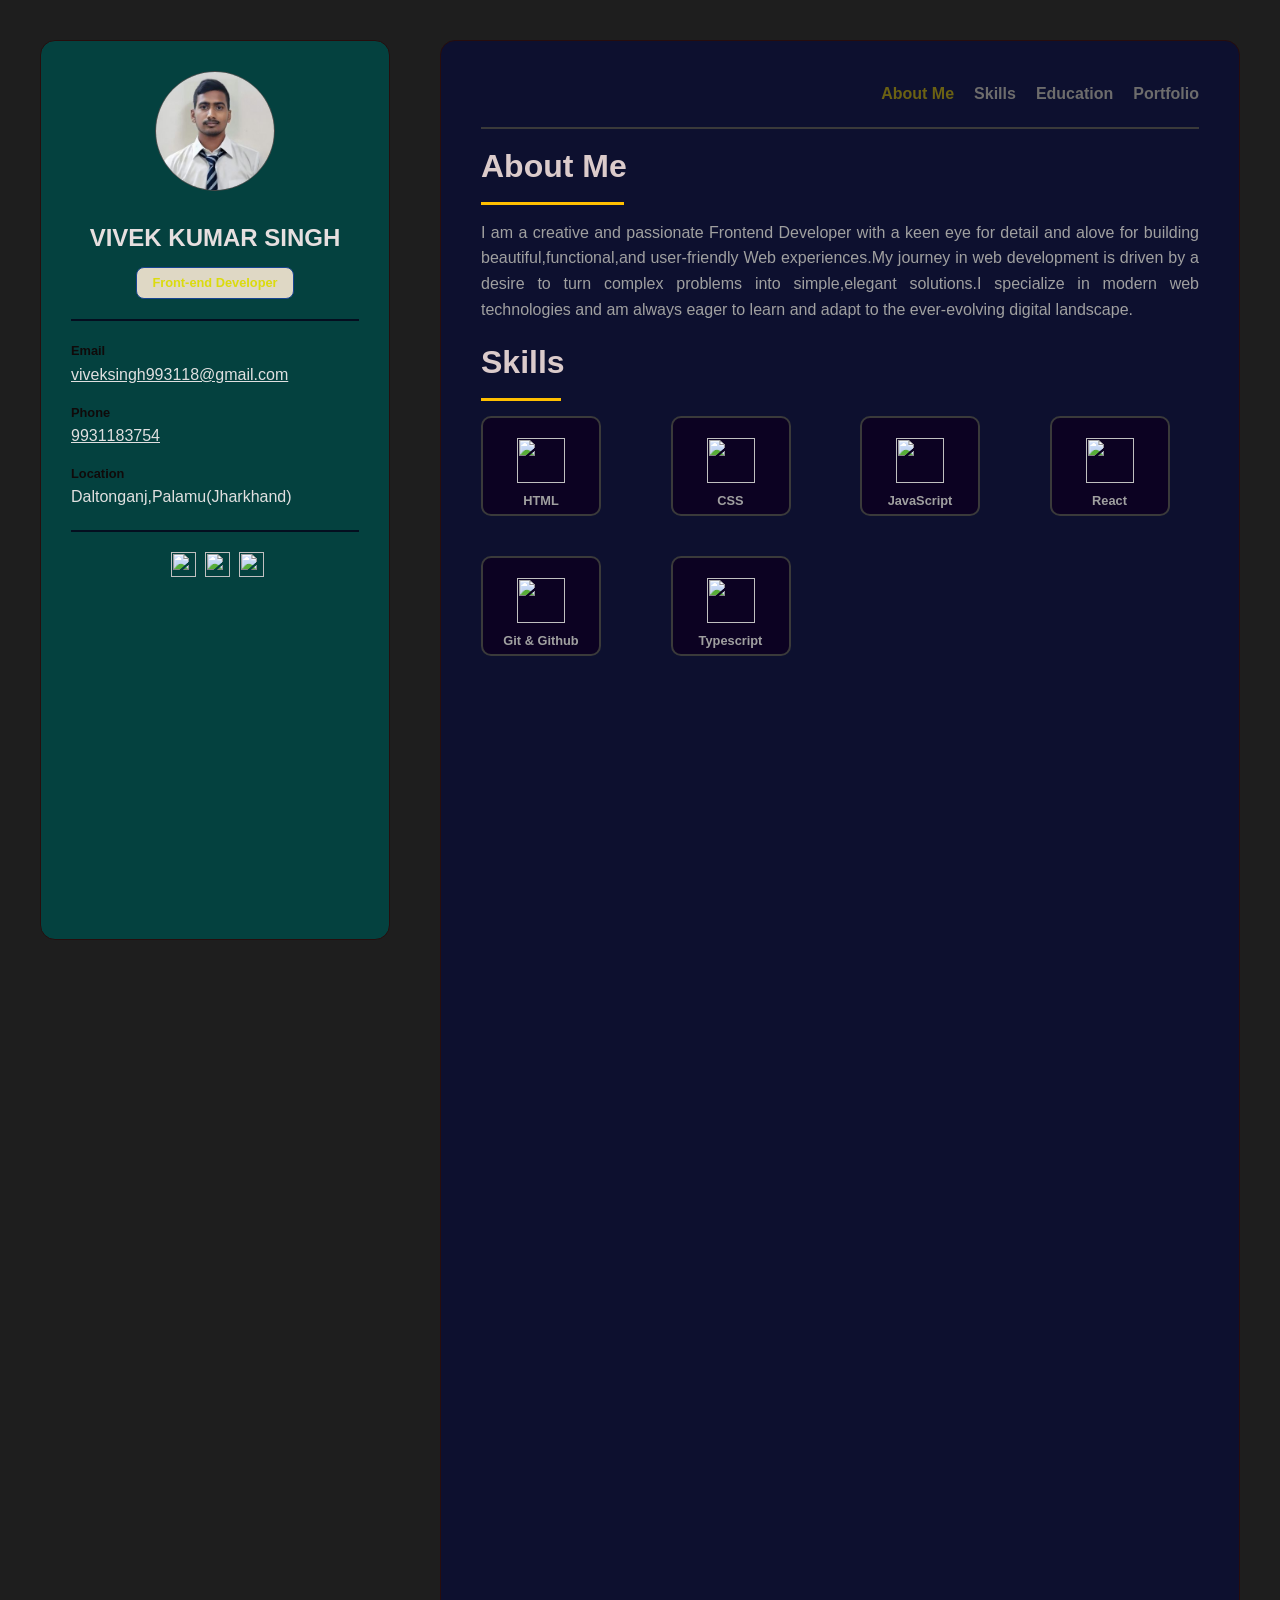
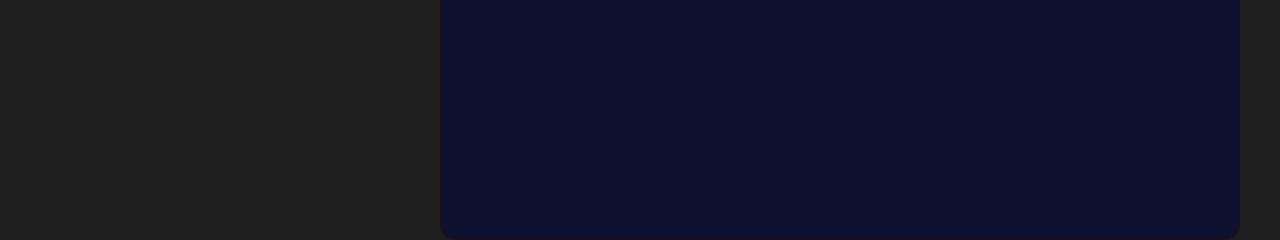
==== 1.html @ 459e860a "first commmit" ====
<!DOCTYPE html>
<html lang="en">
<head>
    <meta charset="UTF-8">
    <meta name="viewport" content="width=device-width, initial-scale=1.0">
    <title>portfolio</title>
    <link rel="stylesheet" href="1.css">

</head>
<body>
    <div class="big"> 
        <div class="box1">
           <div class="profile">
             <img src="./my photo 2.jpg" alt="">
             <h2>VIVEK KUMAR SINGH</h2>
             <p>Front-end Developer</p>
            </div>

            <div class="contact">
                <div class="email"> 
                    <h3 class="lable">Email</h3>
                    <a href="mailto:viveksingh993118@gmail.com" class="value"> viveksingh993118@gmail.com</a>
                
                </div>
              <div class="phone">
                <h3 class="lable">Phone</h3>
                <a href="tel:9931183754" class="value"> 9931183754</a>
              </div>  
              <div class="location">
                 <h3 class="lable">Location</h3>
                 <p class="value">Daltonganj,Palamu(Jharkhand)</p>
               </div>
            </div>


            <div class="social">
              <a href="https://x.com/@vivek_sing39821"><img src="https://simpleicons.org/icons/x.svg" height="50px" color:white;></a>
              <a href="https://github.com/VIVEK993118"><img src="https://simpleicons.org/icons/github.svg"></a>
              <a href="https://www.linkedin.com/in/vivek-kumar-singh-a46972356/"><img src="https://www.svgrepo.com/show/29783/linkedin-logo.svg"></a>

             </div>


        </div>

        <div class="box2">
          <!-- navigation bar -->
            <div id="navigation">
               <nav>
                 <a href="#about" class="active">About Me</a>
                 <a href="#skills">Skills</a>
                 <a href="#education">Education</a>
                 <a href="#portfolio">Portfolio</a>

                </nav>

            </div>


            <div id="about">
              <h2 class="heading">About Me</h2>
               <div class="line"></div>
               <p class="content">I am a creative and passionate Frontend Developer with a keen eye for detail and alove for building beautiful,functional,and user-friendly Web experiences.My journey in web development is driven by a desire to turn complex problems into simple,elegant solutions.I specialize in modern web technologies and am always eager to learn and adapt to the ever-evolving digital landscape.</p>
            </div>




              <div id="skills">
                <h2 class="heading">Skills</h2>
               <div class="line2"></div>
                <div class="container">
                 

                 <div class="item">
                    <img src="https://simpleicons.org/icons/html5.svg" alt="">
                    <h3>HTML</h3>
                 </div>

                  <div class="item">
                    <img src="https://simpleicons.org/icons/css.svg" alt="">
                    <h3>CSS</h3>
                  </div>
                
                  <div class="item">
                    <img src="https://simpleicons.org/icons/javascript.svg" alt="">
                    <h3>JavaScript</h3>
                  </div>
                  <div class="item">
                    <img src="https://simpleicons.org/icons/react.svg" alt="">
                    <h3>React</h3>
                  </div>
                  <div class="item">
                    <img src="https://simpleicons.org/icons/git.svg" alt="">
                    <h3>Git & Github</h3>
                  </div>
                  <div class="item">
                    <img src="https://simpleicons.org/icons/typescript.svg" alt="">
                    <h3>Typescript</h3>
                  </div>


                </div>



               </div>




            <div id="education"></div>




             <div id="portfolio"></div>




          


         </div>

    </div>
</body>
</html>
---- 1.css ----
*{
    padding:0;
    margin:0;
    box-sizing:border-box;
}
body{
    background-color:#1e1e1e;
    font-family: sans-serif;
    color:#a0a0a0;
    line-height:1.6;
}
.big{
    display:grid;
    max-width:1200px;
    grid-template-columns:350px 1fr;
    gap:50px;
    padding-top:40px;
    margin: auto;
}
.box1{
    height:100vh;
    background-color:#04413f;
    border:1.5px solid #270d0d;
    border-radius:15px;
    padding:30px;

}
.box2{
    height:200vh;
    background-color: #0d102f;
    border:1.5px solid #270d0d;
    border-radius:15px;
    padding:40px;
}

/* profile section*/
.profile{
    text-align: center;
}
.profile img{
    height:120px;
    width:120px;
    border-radius: 50%;
    border:1px solid #4a4a4a;
  
}
.profile h2{
    font-size:1.5rem;
    font-weight:700;
    margin-top:20px;
    color:rgb(230, 223, 223);
}
.profile p{
    background-color:#dfd8c5;
    padding:5px 15px;
    color:rgb(219, 219, 13);
    border:1px solid #18448f;
    font-weight:600;
    font-size:0.8rem;
    border-radius: 8px;
    display: inline-block;
    margin-top:10px;

}
/* contact section */

.contact{
    margin-top:20px;
    border-top:2px solid #040e1f;
    padding-top: 20px;
}

.lable{
    font-weight:600;
    font-size:0.8rem;
    color:#100a0a
}
.value{
    color:#e0e0e0;

}

.email,.phone{
    margin-bottom: 15px;
}

/*social section*/
.social{
    margin-top:20px;
    border-top:2px solid #040e1f;
    padding-top: 20px;
    text-align: center;
    
}
.social img{
    height:25px;
    width:25px;
    margin-left: 5px;
    filter:brightness(1);
    transition:filter 0.3s ease;
}
.social img:hover{
    filter:brightness(1) invert(1);
}

 /* this all about box2 navigation section */

#navigation{
    
    border-bottom: 2px solid #3a3a3a;
    margin-bottom:12px;
    padding-bottom: 20px;
}

nav{
    display:flex;
    justify-content: flex-end;
    gap: 20px;
   
}
nav a{
    text-decoration:none;
    color:rgb(109, 108, 108);
    font-weight:600;
    font-size:1rem;
    transition: filter 0.3s ease;
  
}

.active,nav a:hover{   
   color:#6b6113;
  
}

/* about section start */

.heading{
    color:#dbcbcb;
    font-size:2rem;
    margin-bottom:10px;
    
    
}
.line{
    width:143px;
    height:3px;
    background-color: #FFBF00;
    margin-bottom: 15px;
   
}
.content{
   text-align:justify;
   color:#a0a0a0;
}

#about{
    margin-bottom:15px ;
}
/* now start skills section */

.line2{
    width:80px;
    height:3px;
    background-color: #FFBF00;
    margin-bottom: 15px;
}
.container{
    display:grid;
    grid-template-columns:repeat(auto-fit , minmax(120px,1fr));
    gap:40px;
    text-align: center;
    
    
}
.item{
    padding:20px;
    border-radius: 10px;
    border:2px solid #3a3a3a;
    height:100px;
    width:120px;
    background-color: #0c0222;

}


.item img{
    height:45px;
    width:48px;
    
    
    
}
.container h3{
    text-align:center ;
    font-size: 0.8rem;
}
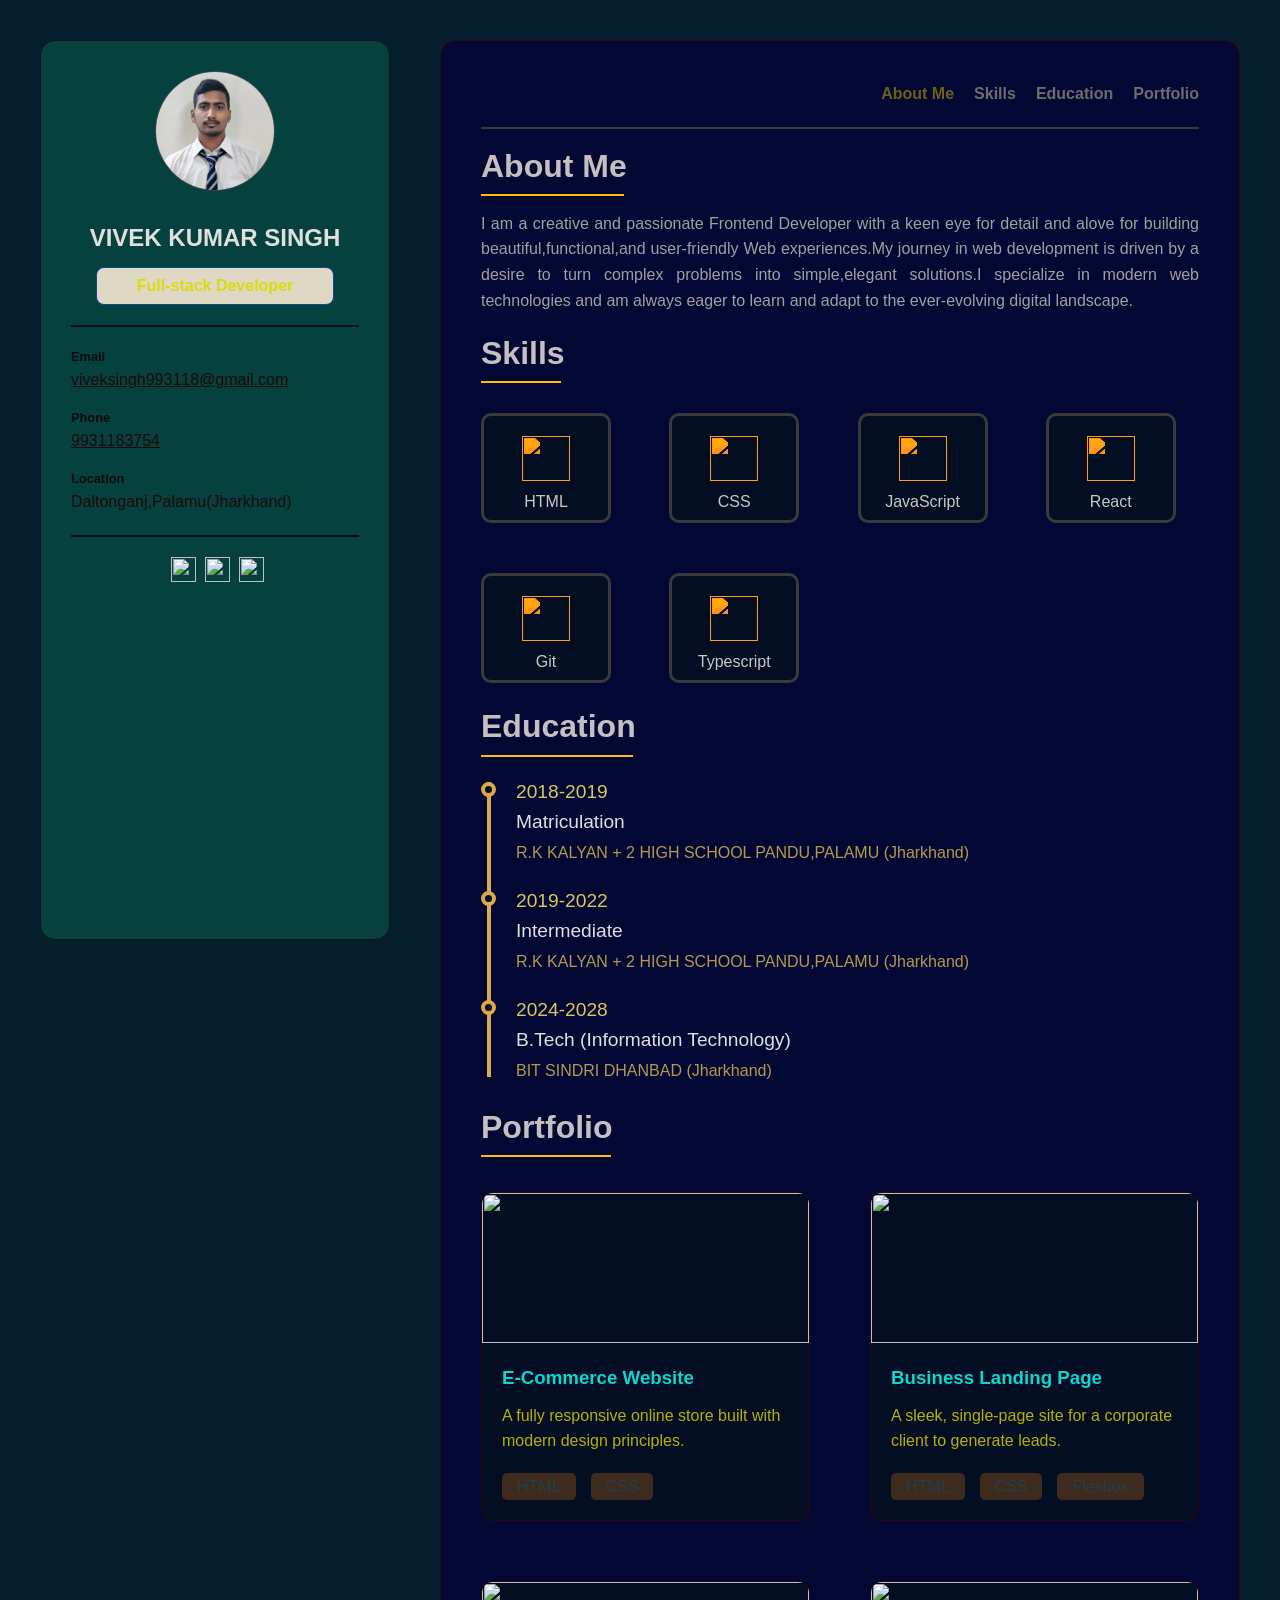
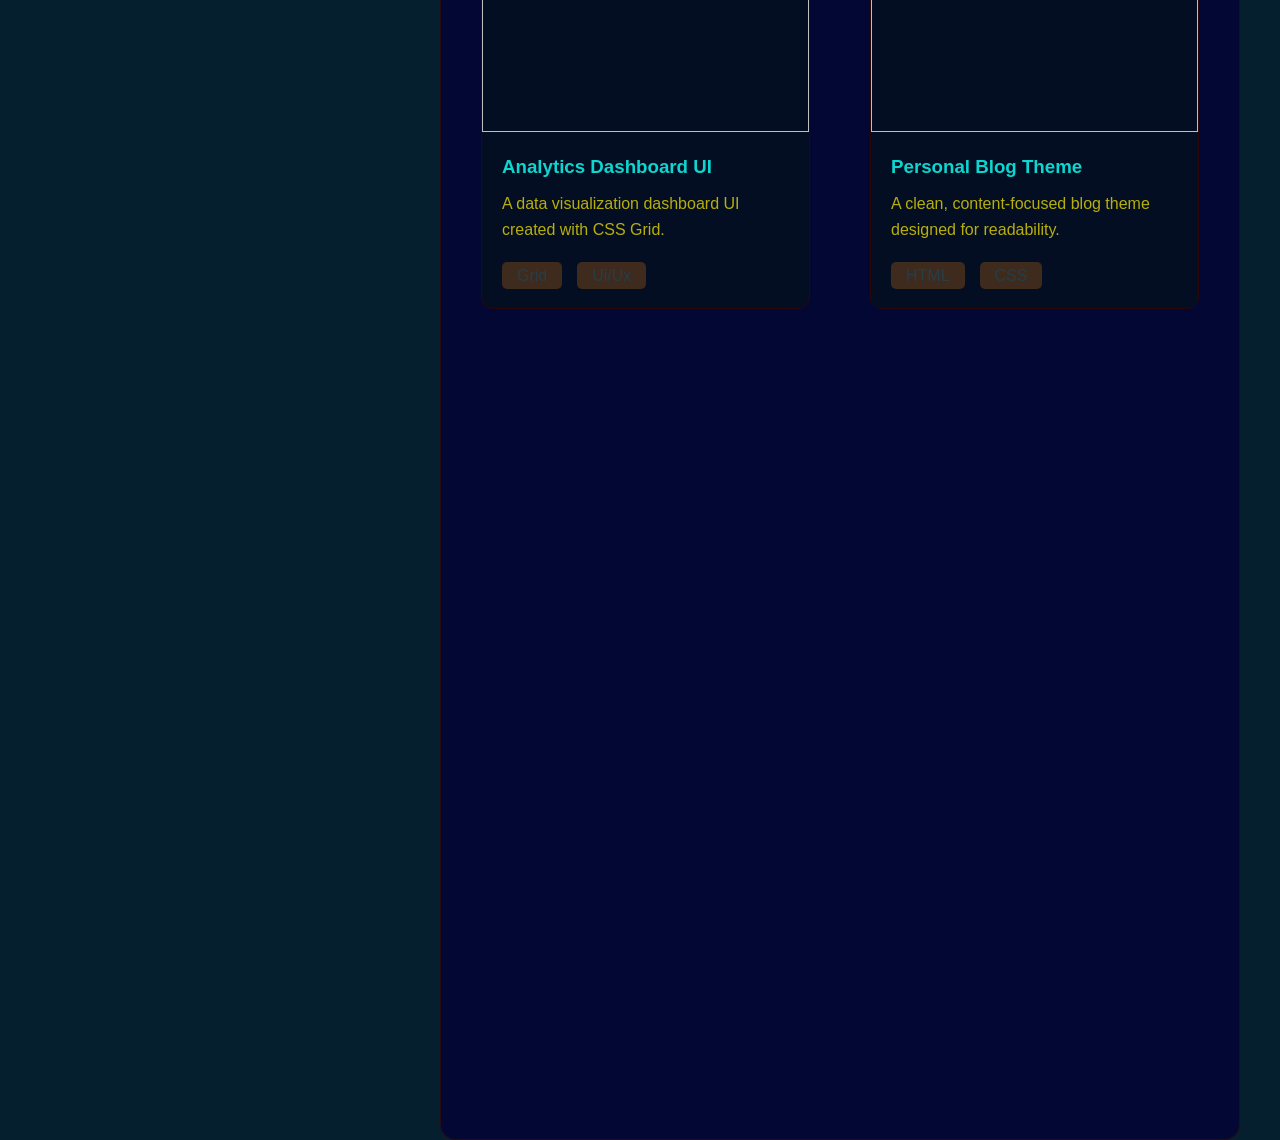
==== commit 1ea2fa39: "update code" ====
--- a/1.html
+++ b/1.html
@@ -13,7 +13,7 @@
            <div class="profile">
              <img src="./my photo 2.jpg" alt="">
              <h2>VIVEK KUMAR SINGH</h2>
-             <p>Front-end Developer</p>
+             <p>Full-stack Developer</p>
             </div>
 
             <div class="contact">
@@ -59,7 +59,7 @@
 
             <div id="about">
               <h2 class="heading">About Me</h2>
-               <div class="line"></div>
+               <div class="line1"></div>
                <p class="content">I am a creative and passionate Frontend Developer with a keen eye for detail and alove for building beautiful,functional,and user-friendly Web experiences.My journey in web development is driven by a desire to turn complex problems into simple,elegant solutions.I specialize in modern web technologies and am always eager to learn and adapt to the ever-evolving digital landscape.</p>
             </div>
 
@@ -92,7 +92,7 @@
                   </div>
                   <div class="item">
                     <img src="https://simpleicons.org/icons/git.svg" alt="">
-                    <h3>Git & Github</h3>
+                    <h3>Git</h3>
                   </div>
                   <div class="item">
                     <img src="https://simpleicons.org/icons/typescript.svg" alt="">
@@ -109,12 +109,104 @@
 
 
 
-            <div id="education"></div>
-
-
-
-
-             <div id="portfolio"></div>
+              <div id="education">
+               <h2 class="heading">Education</h2>
+               <div class="line3"></div> 
+               <div class="edtech">
+                  <div class="edfirst">
+                    <div class="year">2018-2019</div>
+                    <h3 class="degree">Matriculation</h3>
+                    <p class="college">R.K KALYAN + 2 HIGH SCHOOL PANDU,PALAMU (Jharkhand)</p>
+                    <div class="goal"></div>
+                  </div>
+                  
+
+                  <div class="edsecond">
+                     <div class="year">2019-2022</div>
+                      <h3 class="degree">Intermediate</h3>
+                      <p class="college">R.K KALYAN + 2 HIGH SCHOOL PANDU,PALAMU (Jharkhand)</p>
+                       <div class="goal"></div>
+                  </div>
+
+                  <div class="edthird">
+                    <div class="year">2024-2028</div>
+                    <h3 class="degree"> B.Tech (Information Technology)</h3>
+                    <p class="college">BIT SINDRI DHANBAD (Jharkhand)</p>
+                     <div class="goal"></div>
+
+                  </div>
+                  
+
+                  <div class="liner">
+
+                  </div>
+
+                </div>
+
+            
+
+
+
+
+              </div>
+
+
+
+
+             <div id="portfolio">
+              <h2 class="heading">Portfolio</h2>
+               <div class="line4"></div> 
+                  <div class="project-container">
+                     <div class="project">
+                        <img src="https://unimans.com/wp-content/uploads/2024/10/ecommerce-website-design-examples-1024x768-1.jpg" alt="">
+                        <div class="card">
+                          <h3>E-Commerce Website</h3>
+                          <p>A fully responsive online store built with modern design principles.</p>
+                          <span>HTML</span><span>CSS</span>
+                        </div>
+                     </div>
+
+
+                     <div class="project">
+                      <img src="https://imgs.search.brave.com/tPdCTUIpO30WYGE-ko-DMMk88d9YbFwIEcM3nIZZDLY/rs:fit:860:0:0:0/g:ce/aHR0cHM6Ly93d3cu/d3Npd29ybGQuY29t/L2hzLWZzL2h1YmZz/L3VuZGVmaW5lZC1B/dWctMjEtMjAyNi0w/Mi0wNi0yNS01NjA3/LVBNLnBuZz93aWR0/aD04NzEmaGVpZ2h0/PTQ5MCZuYW1lPXVu/ZGVmaW5lZC1BdWct/MjEtMjAyNi0wMi0w/Ni0yNS01NjA3LVBN/LnBuZw" alt="">
+                        <div class="card">
+                          <h3>Business Landing Page</h3>
+                          <p>A sleek, single-page site for a corporate client to generate leads.</p>
+                          <span>HTML</span><span>CSS</span><span>Flexbox</span>
+                        </div>
+                     </div>
+
+
+
+                     <div class="project">
+                      <img src="https://imgs.search.brave.com/Om_nkFFopLMFE8ID5rJCdQiSSHaWnZ51K2BOZ9ubLeU/rs:fit:860:0:0:0/g:ce/aHR0cHM6Ly9zdGF0/aWMuZGFzaHRoaXMu/Y29tL21lZGlhLzE5/NjAvZGFzaGJvYXJk/X2Rhc2hib2FyZC5w/bmc" alt="">
+                        <div class="card">
+                          <h3>Analytics Dashboard UI</h3>
+                          <p>A data visualization dashboard UI created with CSS Grid.</p>
+                          <span>Grid</span><span>Ui/Ux</span>
+                        </div>
+                     </div>
+
+
+
+
+                     <div class="project">
+                      <img src="https://imgs.search.brave.com/3qmwoo4_akgo68aShjepDx86c-_tjkU1dWpEND9jAGw/rs:fit:860:0:0:0/g:ce/aHR0cHM6Ly9tYXJr/ZXQtcmVzaXplZC5l/bnZhdG91c2VyY29u/dGVudC5jb20vcHJl/dmlld3MvZmlsZXMv/NjM5Mzg0NTc0L1Nj/cmVlbnMvMDEtY292/ZXIuanBnP3c9NTkw/Jmg9MzAwJmNmX2Zp/dD1jcm9wJmNyb3A9/dG9wJmZvcm1hdD1h/dXRvJnE9ODUmcz0w/OWVhNjJmNjhmZGU4/ZWIwMjE5ODRmODAx/MDdmM2U2MmViNjY0/Njc2NmQ1YzY1Njhj/YjlhM2RiMmZhZWE1/YTdk" alt="">
+                        <div class="card">
+                          <h3>Personal Blog Theme</h3>
+                          <p>A clean, content-focused blog theme designed for readability.</p>
+                          <span>HTML</span><span>CSS</span>
+                        </div>
+                     </div>
+
+
+
+
+
+
+                   </div>
+
+              </div>
 
 
 
--- a/1.css
+++ b/1.css
@@ -4,9 +4,9 @@
     box-sizing:border-box;
 }
 body{
-    background-color:#1e1e1e;
+    background-color:#061f2e;
     font-family: sans-serif;
-    color:#a0a0a0;
+    color:#cbc6c6;
     line-height:1.6;
 }
 .big{
@@ -22,12 +22,15 @@
     background-color:#04413f;
     border:1.5px solid #270d0d;
     border-radius:15px;
-    padding:30px;
+    padding: 30px;
+    position:sticky;
+    top:40px;
+   
 
 }
 .box2{
-    height:200vh;
-    background-color: #0d102f;
+    height:300vh;
+    background-color: #030734;
     border:1.5px solid #270d0d;
     border-radius:15px;
     padding:40px;
@@ -48,15 +51,15 @@
     font-size:1.5rem;
     font-weight:700;
     margin-top:20px;
-    color:rgb(230, 223, 223);
+    color:rgb(227, 222, 222);
 }
 .profile p{
     background-color:#dfd8c5;
-    padding:5px 15px;
+    padding:5px 40px;
     color:rgb(219, 219, 13);
     border:1px solid #18448f;
-    font-weight:600;
-    font-size:0.8rem;
+    font-weight:800;
+    font-size:1rem;
     border-radius: 8px;
     display: inline-block;
     margin-top:10px;
@@ -76,7 +79,7 @@
     color:#100a0a
 }
 .value{
-    color:#e0e0e0;
+    color:#210909;
 
 }
 
@@ -135,15 +138,15 @@
 /* about section start */
 
 .heading{
-    color:#dbcbcb;
+    color:#c5bfbf;
     font-size:2rem;
-    margin-bottom:10px;
-    
-    
-}
-.line{
+    margin-bottom:2px;
+    
+    
+}
+.line1{
     width:143px;
-    height:3px;
+    height:2px;
     background-color: #FFBF00;
     margin-bottom: 15px;
    
@@ -160,14 +163,14 @@
 
 .line2{
     width:80px;
-    height:3px;
+    height:2px;
     background-color: #FFBF00;
     margin-bottom: 15px;
 }
 .container{
     display:grid;
     grid-template-columns:repeat(auto-fit , minmax(120px,1fr));
-    gap:40px;
+    gap:35px;
     text-align: center;
     
     
@@ -175,22 +178,154 @@
 .item{
     padding:20px;
     border-radius: 10px;
-    border:2px solid #3a3a3a;
-    height:100px;
-    width:120px;
-    background-color: #0c0222;
-
+    border:3px solid #3a3a3a;
+    height:110px;
+    width:130px;
+    background-color: #030e22;
+     text-align:center;
+    margin-top: 15px;
+    transition:transform 0.3s ease,box-shadow 0.3s ease;
 }
 
 
 .item img{
     height:45px;
     width:48px;
-    
-    
-    
-}
-.container h3{
-    text-align:center ;
-    font-size: 0.8rem;
-}
+    filter: invert(40%) sepia(100%) saturate(1000%) hue-rotate(350deg) brightness(110%) contrast(101%);
+   
+}
+.item h3{
+    font-size: 1rem;
+    font-weight: 500;
+    
+}
+.item:hover{
+    transform:scale(1.1);
+    box-shadow:0px 0px 10px 5px rgba(236, 12, 225, 0.3);
+}
+
+#skills{
+    margin-bottom: 18px;
+}
+
+/* now education section */
+.line3{
+    width:152px;
+    height:2px;
+    background-color: #FFBF00;
+    margin-bottom: 15px;
+}
+
+#skills{
+    margin-bottom: 18px;
+}
+
+.edtech{
+    position:relative;
+}
+
+
+.year{
+    font-size:1.2rem;
+    color:#dbc660;
+    margin-top: 20px;
+   
+}
+.degree{
+    color:#e0e0e0;
+    font-size: 1.2rem;
+    font-weight: 500;
+    margin-bottom: 2px;
+}
+
+.college{
+     font-style:inherit;
+     color: #b4994e;
+    
+    
+}
+.edfirst,.edsecond,.edthird{
+    position: relative;
+     padding-left: 35px;
+}
+
+.goal{
+    height:15px;
+    width:15px;
+    border:4px solid rgb(220, 169, 74);
+    border-radius: 50%;
+    position:absolute;
+    top:5px;
+    left:0px;
+    z-index: 5;
+    background-color: #030e22;
+}
+.liner{
+    position:absolute;
+    width:2px;
+    left:6px;
+    top:5px;
+    bottom:7px;
+    border:2px solid rgb(220, 169, 74);
+}
+
+.line4{
+    width:130px;
+    height:2px;
+    background-color: #FFBF00;
+    margin-bottom: 15px;
+}
+#education{
+     margin-bottom: 18px;
+}
+
+/* now start to portfolio section */
+.project-container{
+    display:grid;
+    grid-template-columns: 1fr 1fr;
+    gap:60px;
+    margin-top: 35px;
+   
+
+
+
+}
+.project img{
+    height:150px;
+    width:100%;
+    display:block;
+    
+}
+
+.project{
+    background-color:#030e22;
+    border-radius:12px;
+    border:1px solid #2c0606;
+    overflow:hidden;
+    transition:transform 0.2s ease,box-shadow 0.2s ease;
+
+}
+.card{
+    padding:20px;
+}
+.card h3{
+    margin-bottom: 10px;
+    color:#0cd6cf
+}
+.card p{
+    color:#b8af0b;
+    line-height: 1.6;
+    margin-bottom: 20px;
+}
+.card span{
+    background-color: #3f2a1e;
+    color: rgb(38, 62, 72);
+    padding: 5px 15px;
+    border-radius: 5px;
+    font-size: 1rem;
+    margin-right: 15px;
+}
+.project:hover{
+    transform:translateY(-10px);
+    box-shadow:0px 0px 10px 5px rgba(236, 12, 225, 0.3);
+}
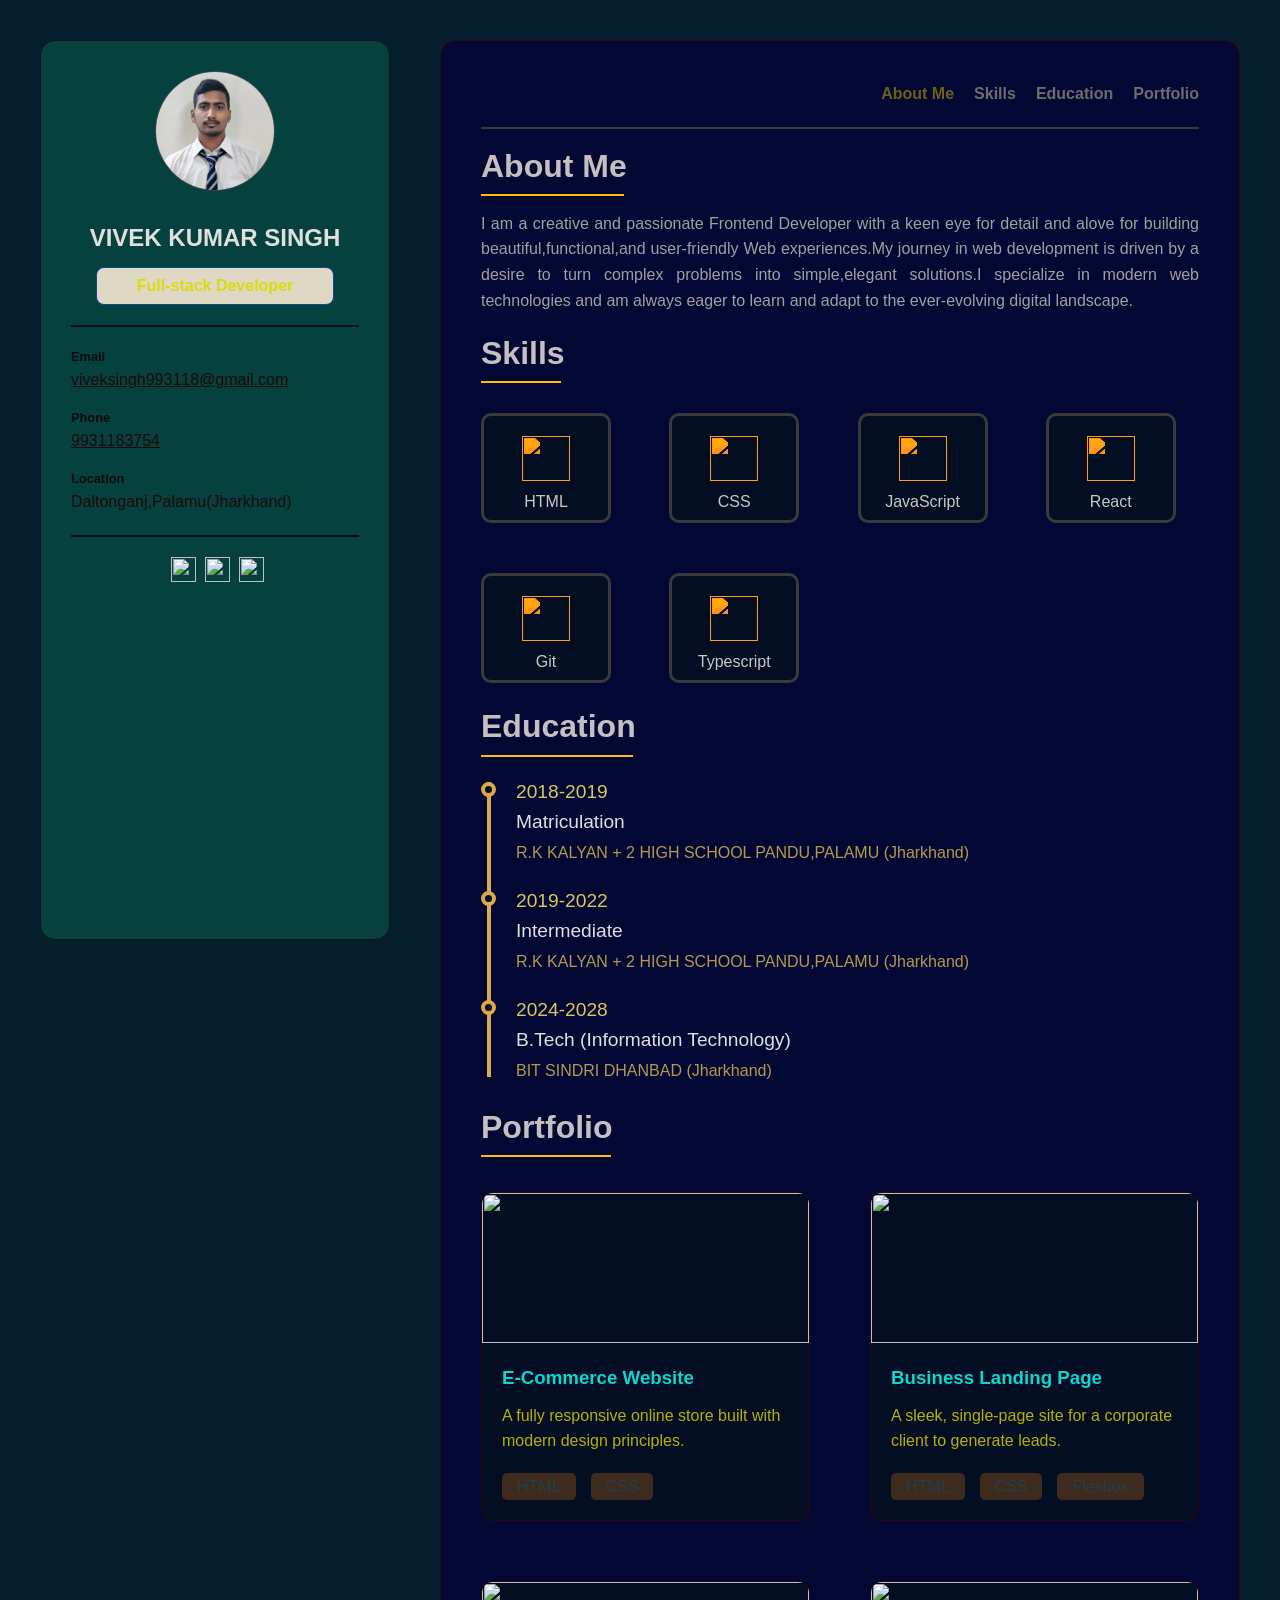
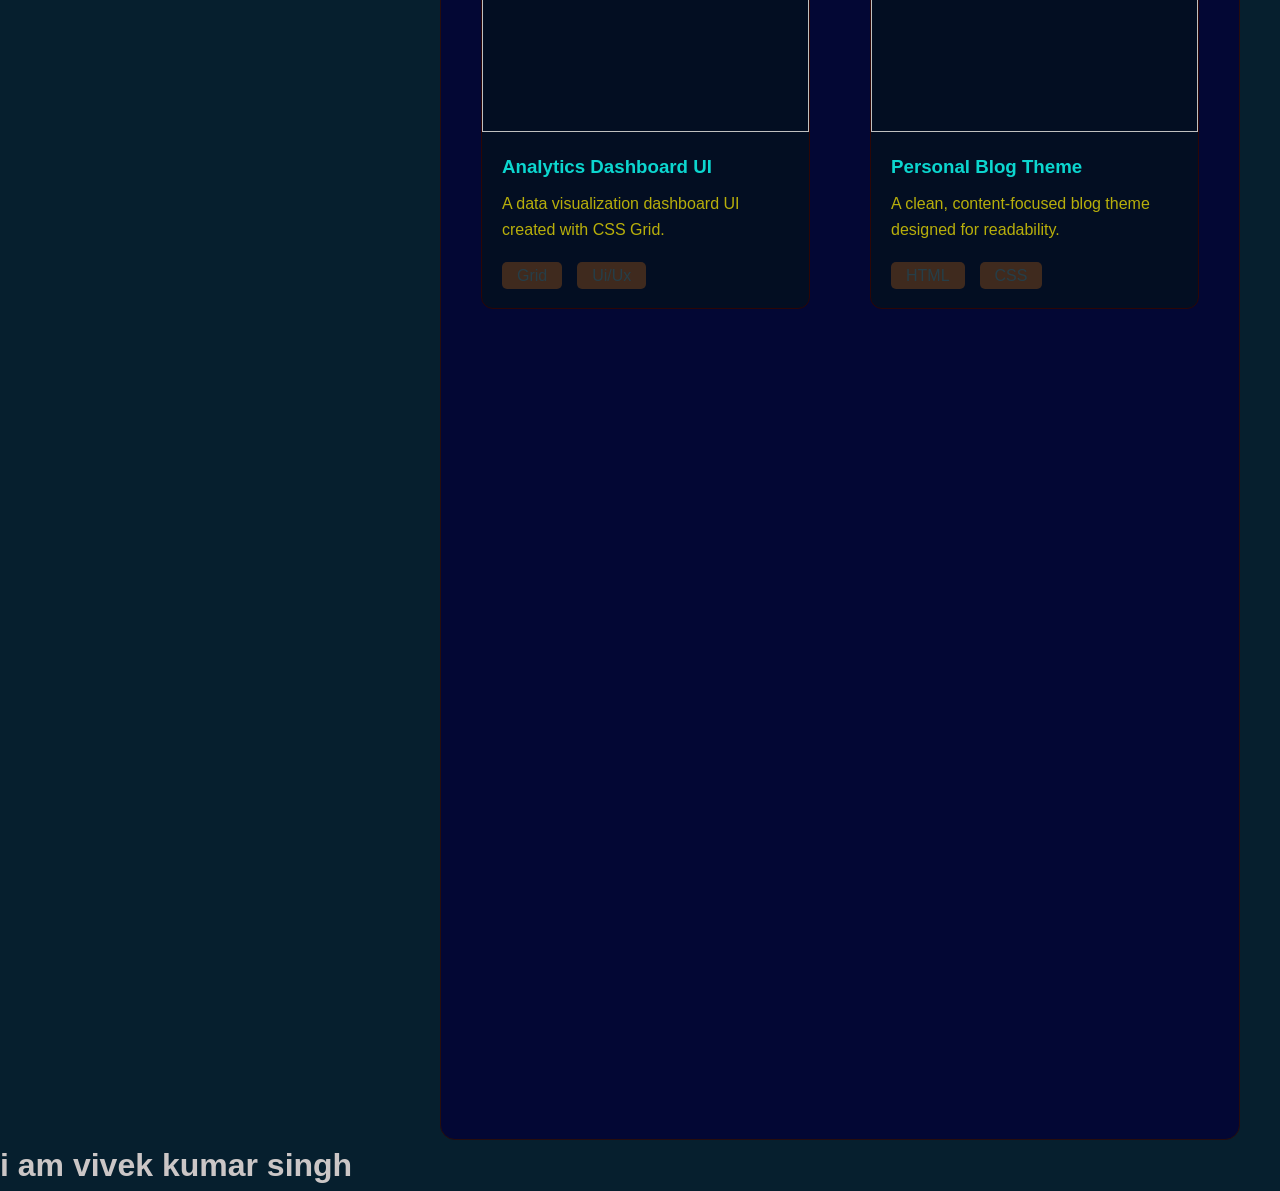
==== commit 04e919c0: "updated html" ====
--- a/1.html
+++ b/1.html
@@ -217,5 +217,7 @@
          </div>
 
     </div>
+
+   <h1>i am vivek kumar singh</h1> 
 </body>
 </html>
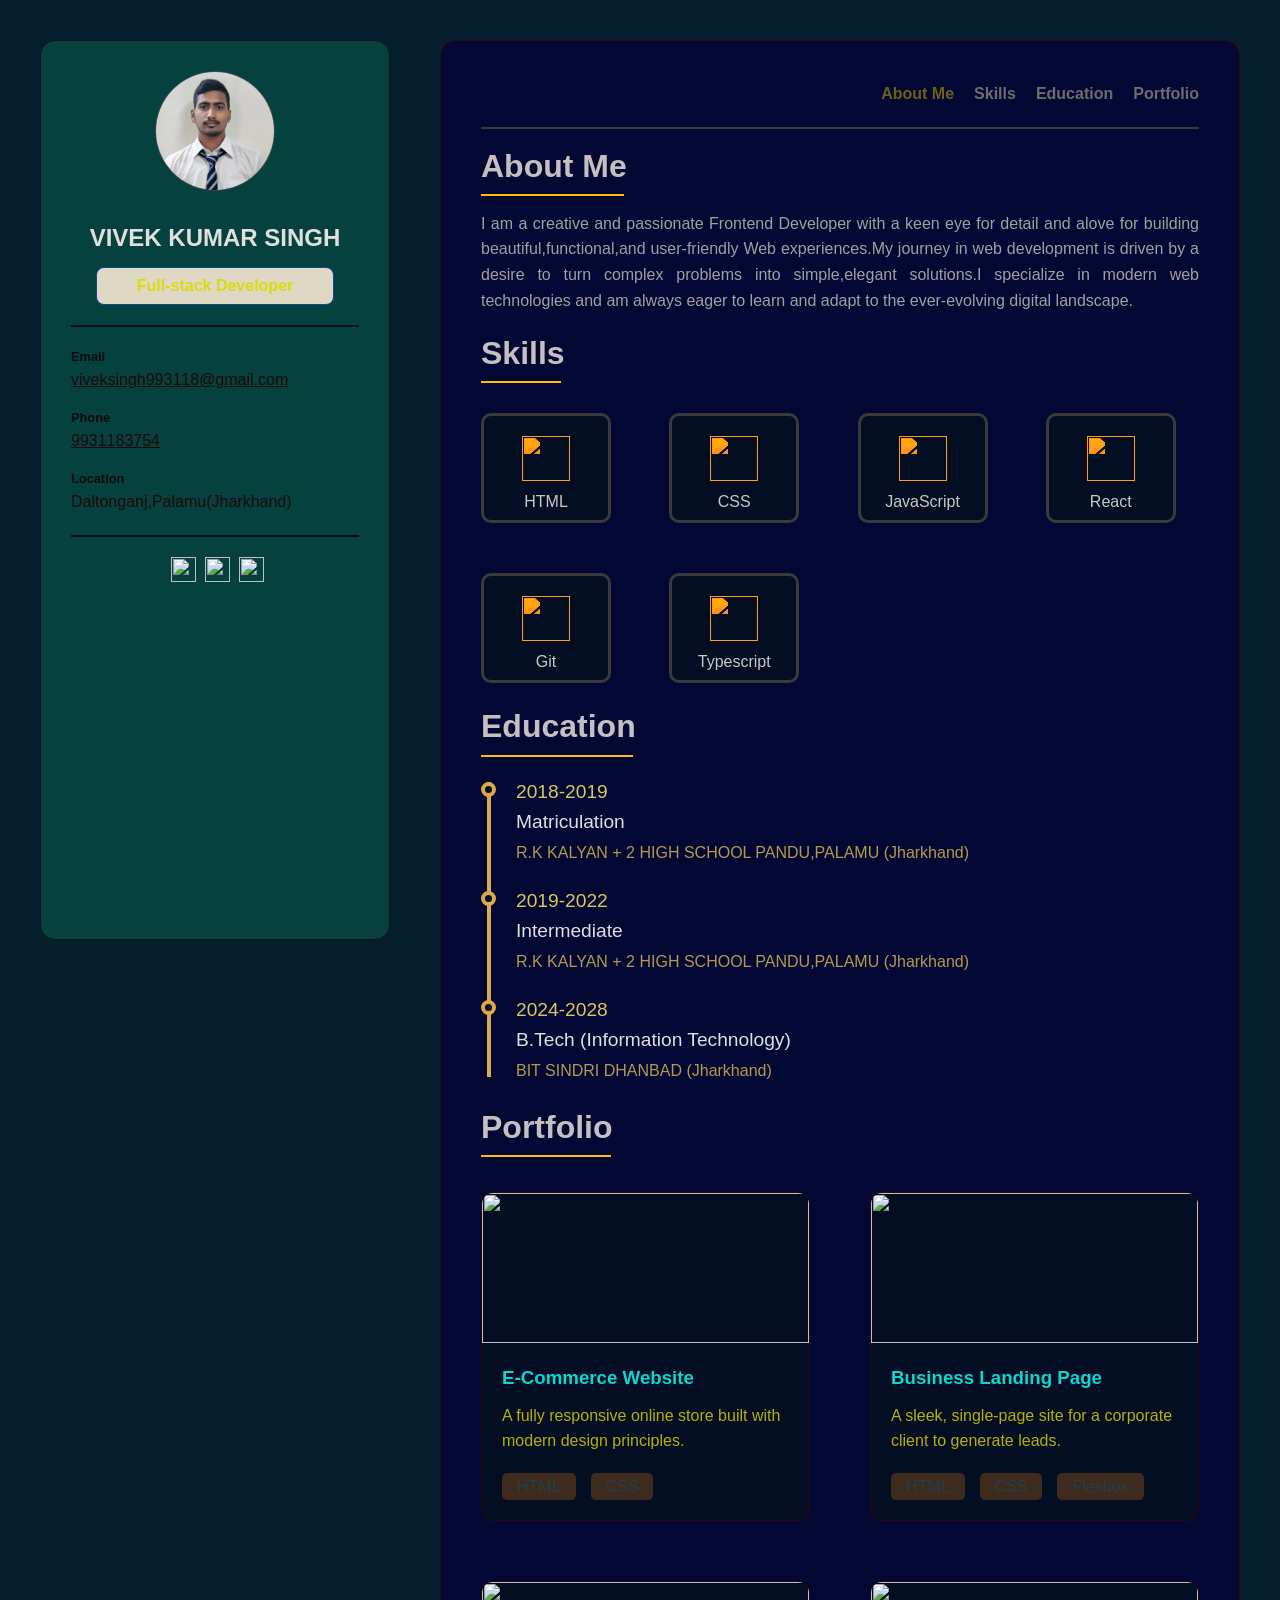
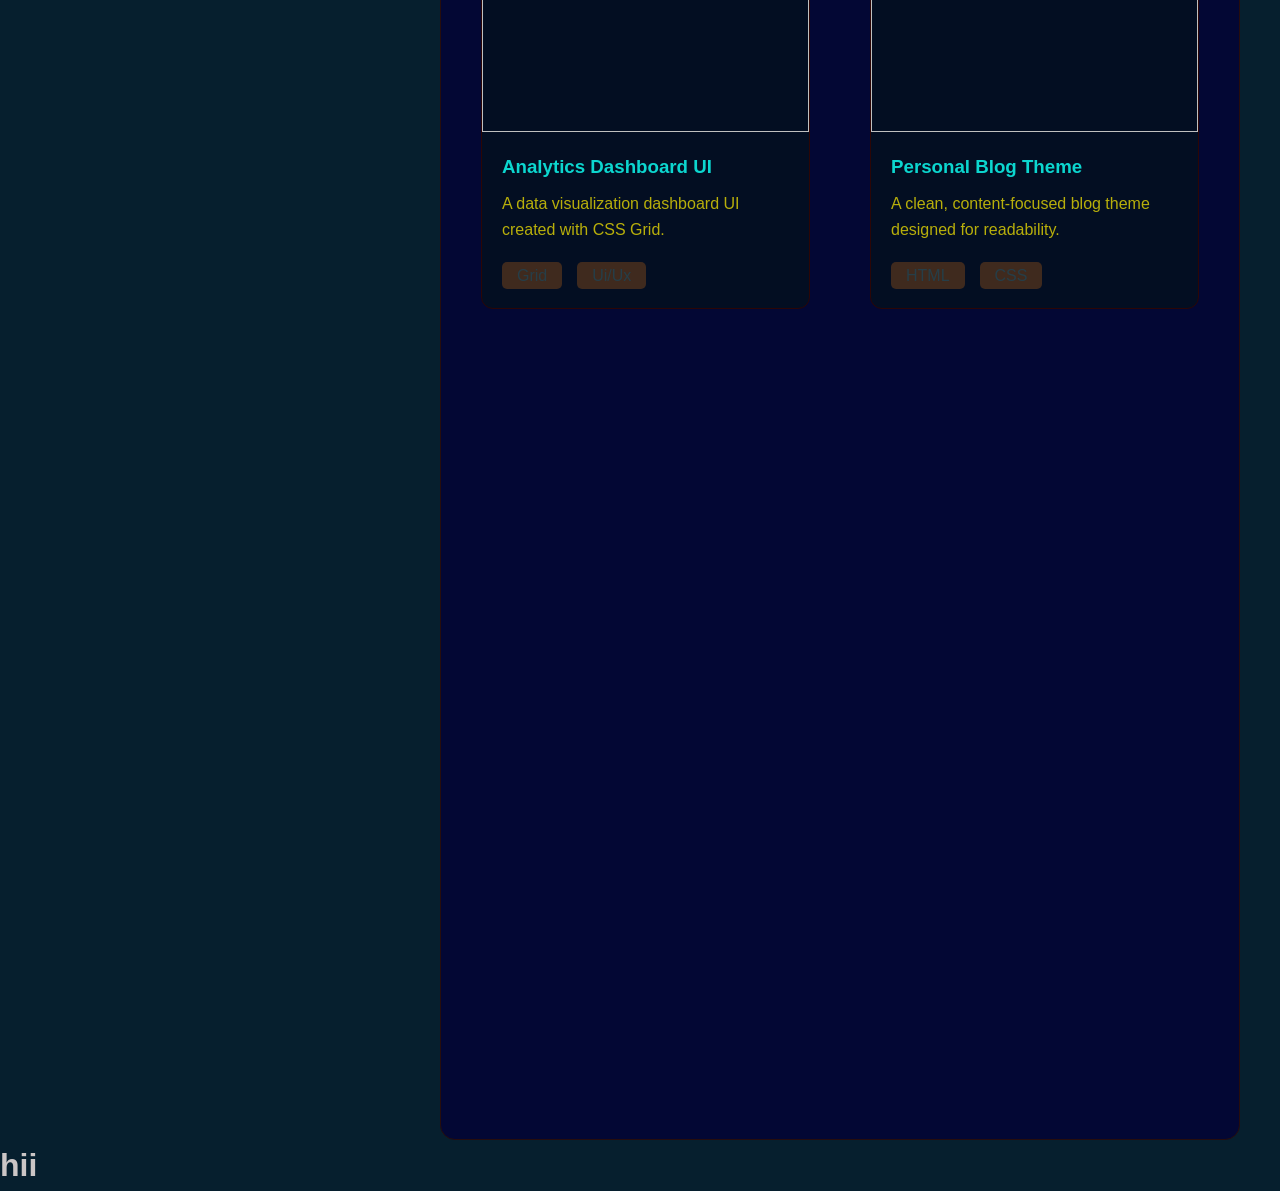
==== commit 2fb0eec0: "update html" ====
--- a/1.html
+++ b/1.html
@@ -217,7 +217,7 @@
          </div>
 
     </div>
-
-   <h1>i am vivek kumar singh</h1> 
+    <h1>hii</h1>
+   
 </body>
 </html>
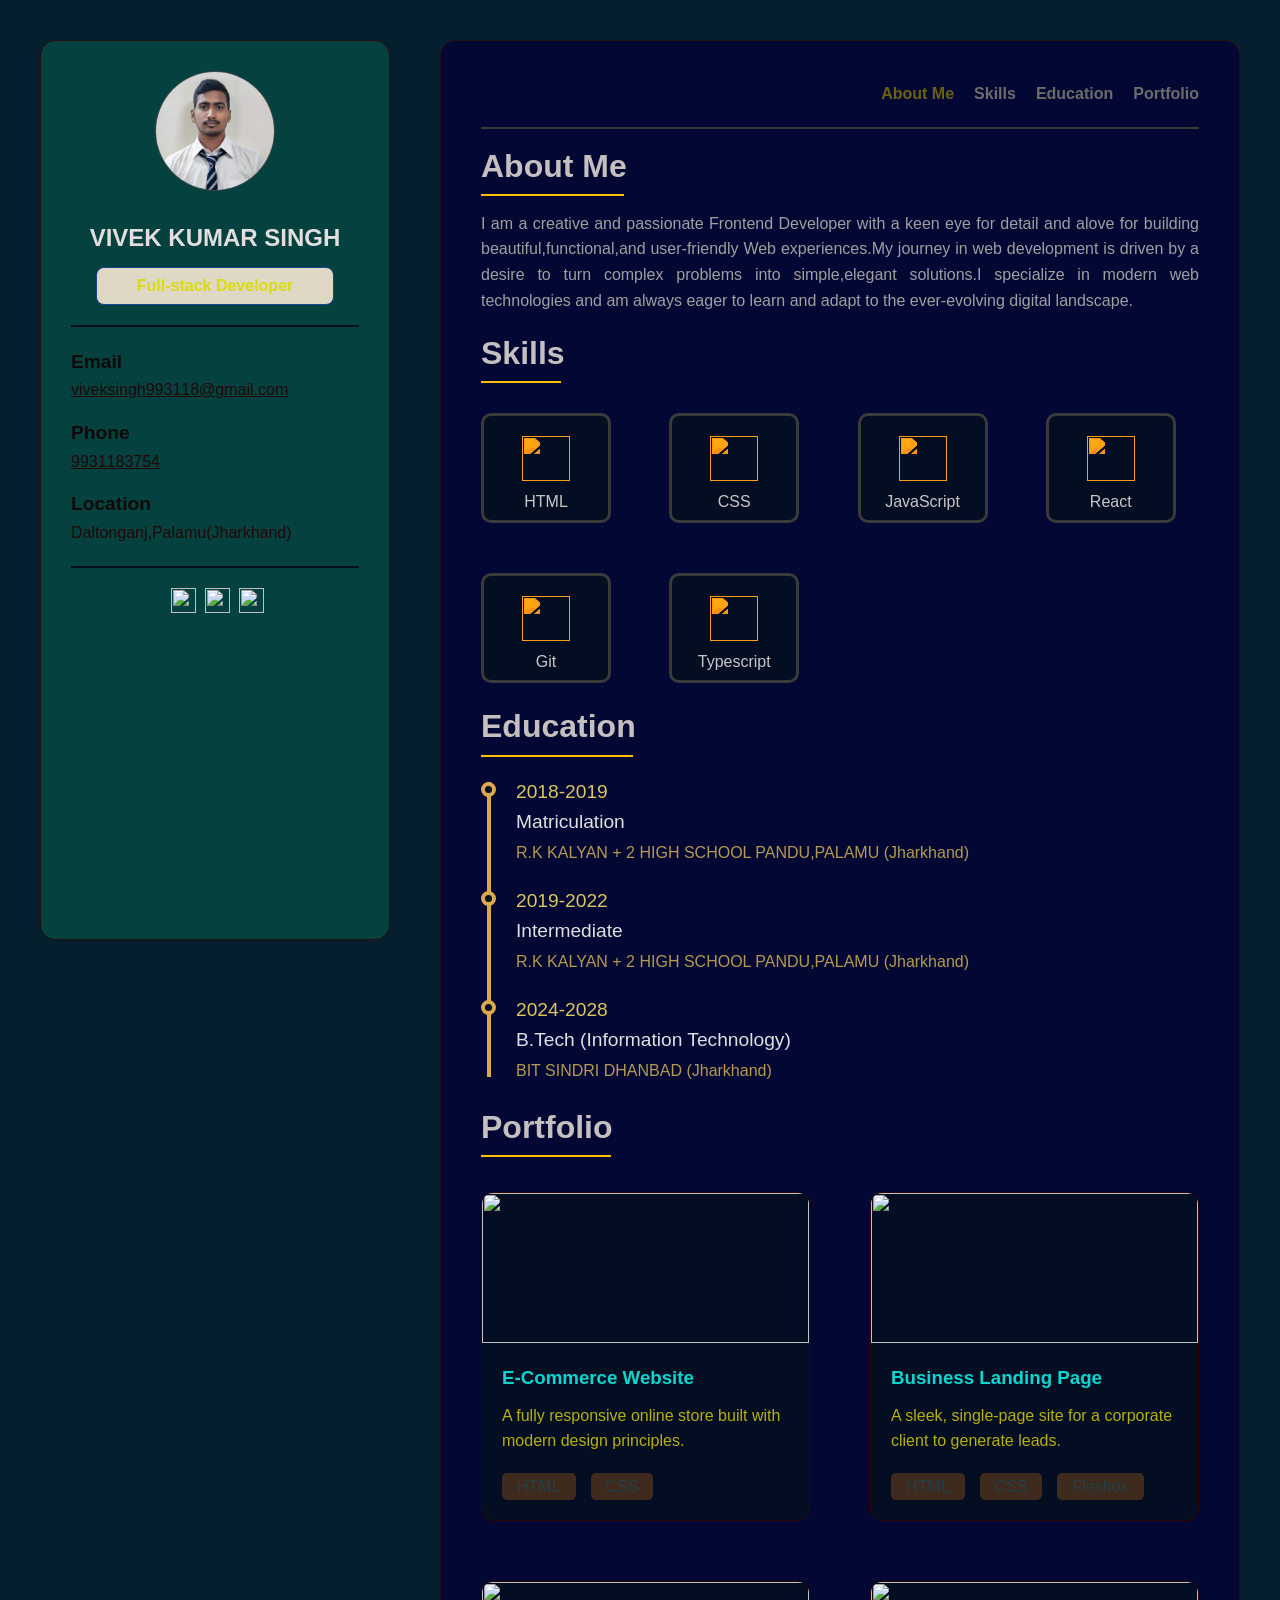
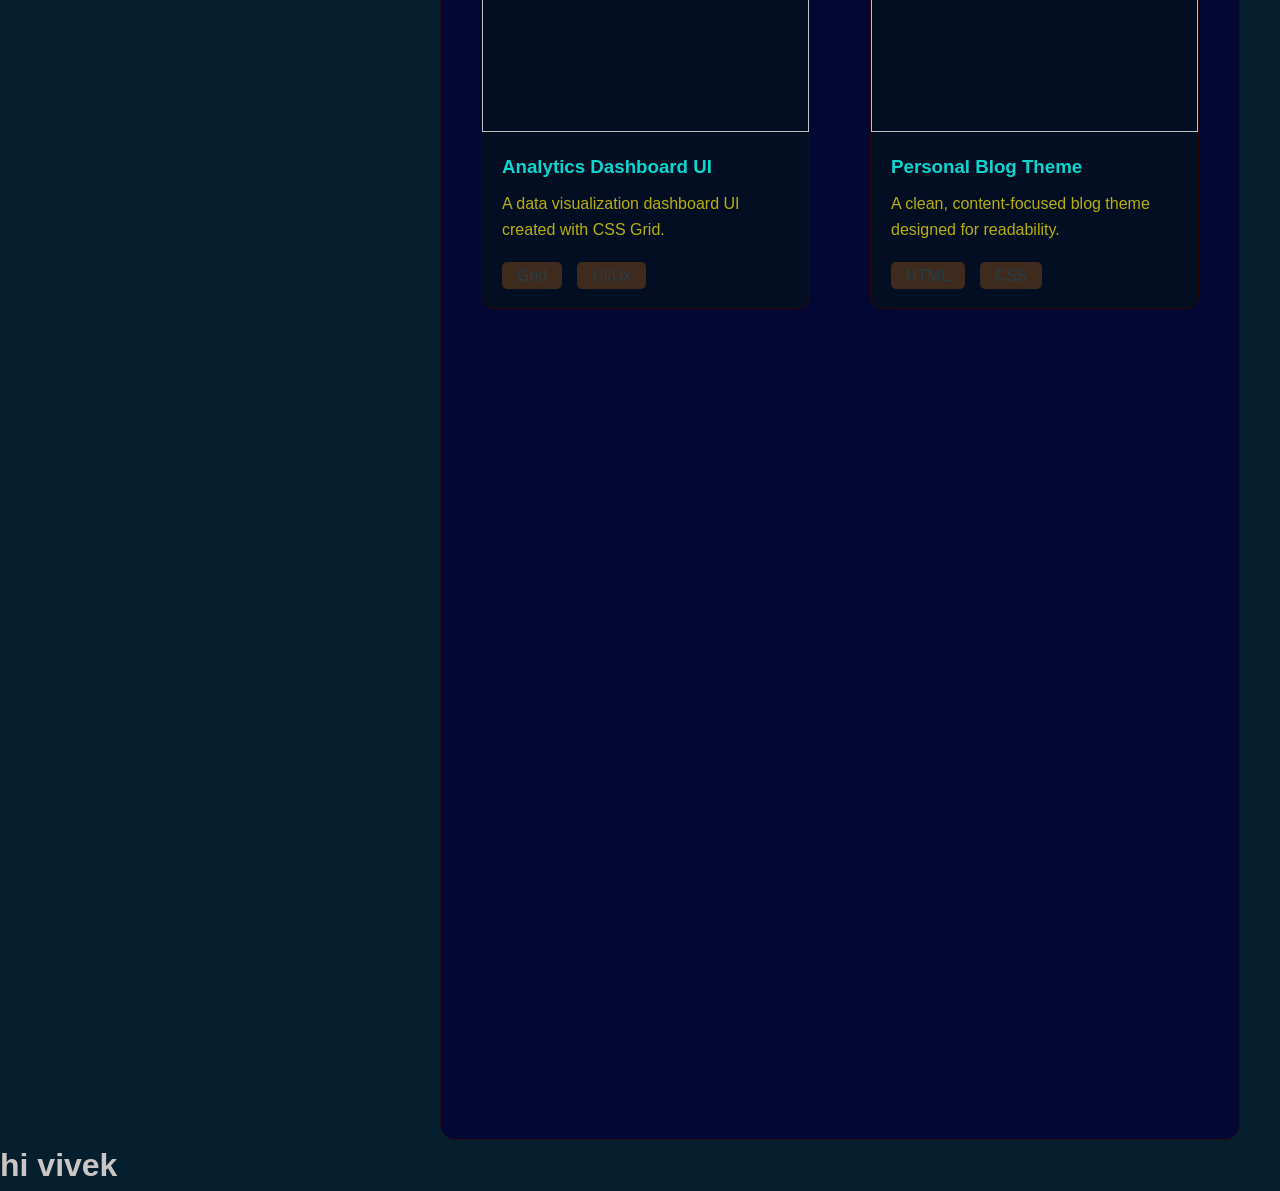
==== commit b9e9fc17: "update html" ====
--- a/1.html
+++ b/1.html
@@ -217,7 +217,8 @@
          </div>
 
     </div>
-    <h1>hii</h1>
+     
+   <h1>hi vivek</h1>
    
 </body>
 </html>
--- a/1.css
+++ b/1.css
@@ -75,7 +75,7 @@
 
 .lable{
     font-weight:600;
-    font-size:0.8rem;
+    font-size:1.2rem;
     color:#100a0a
 }
 .value{
